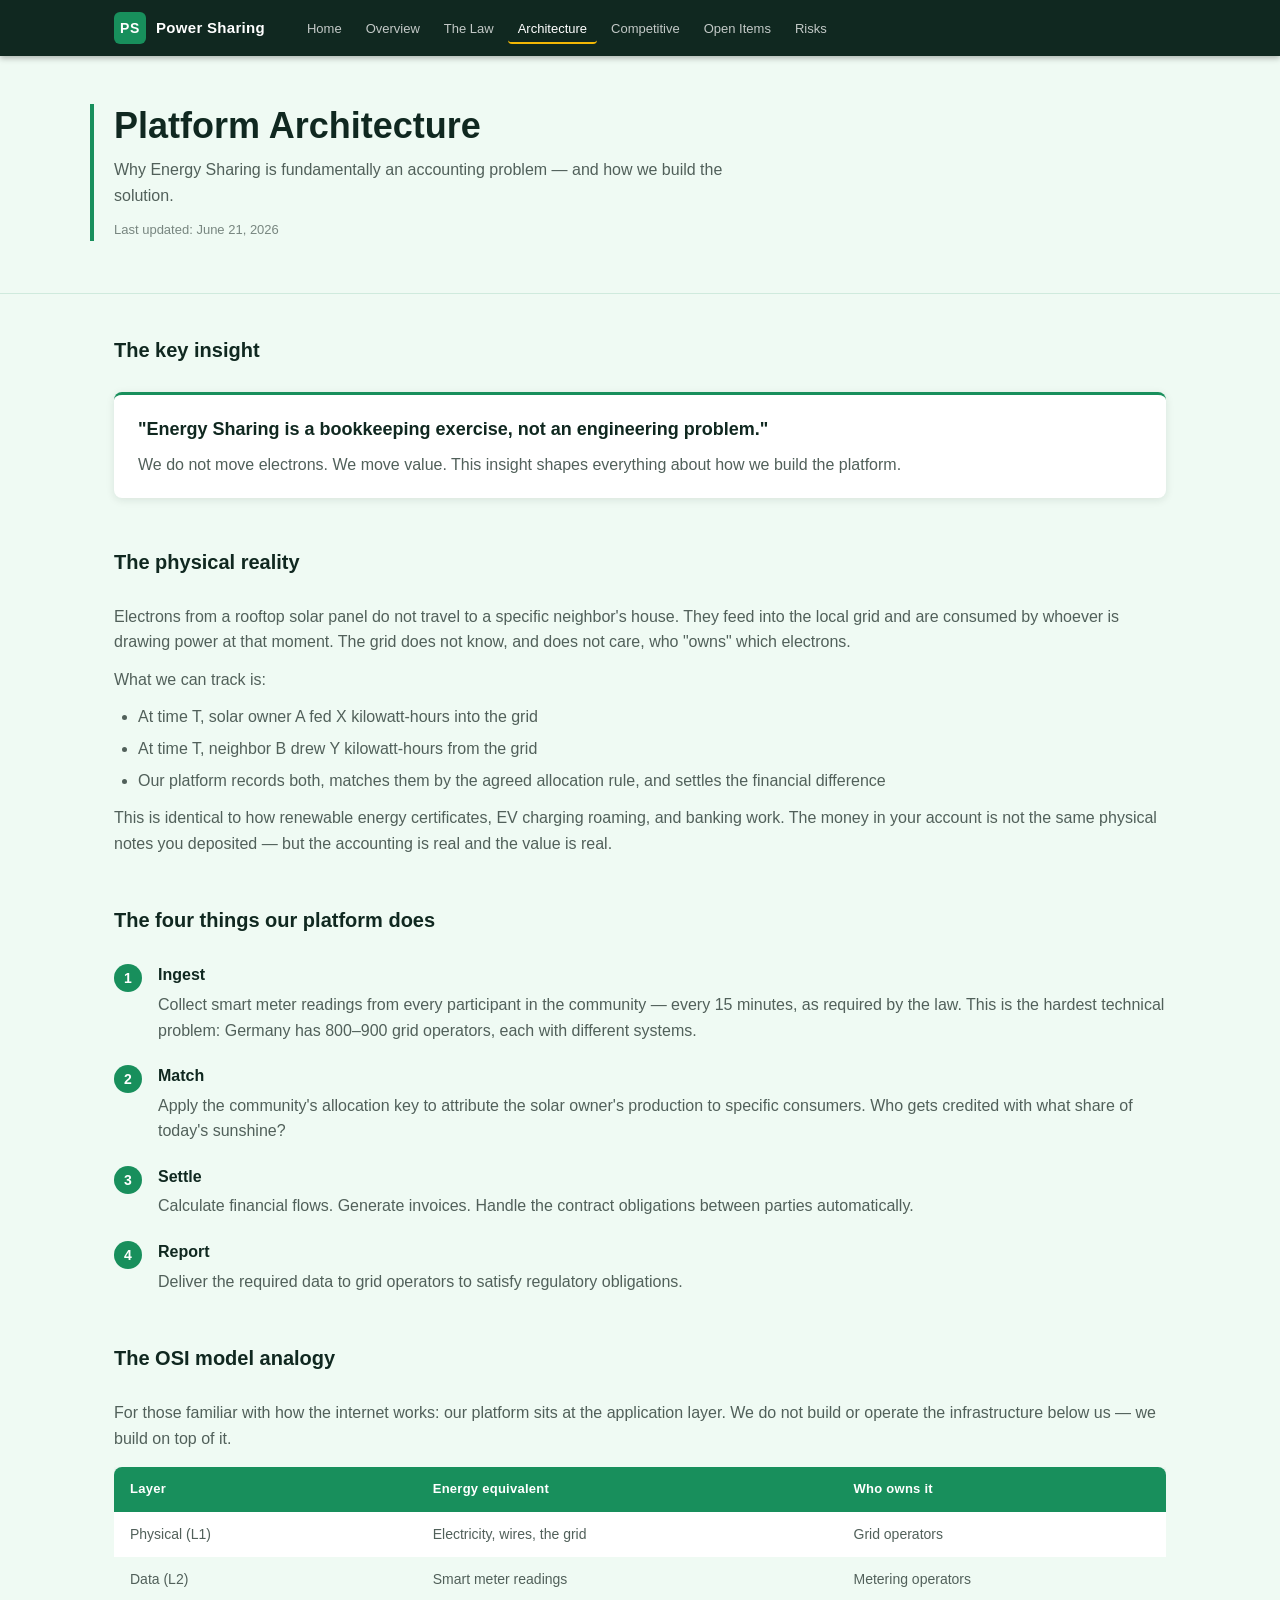
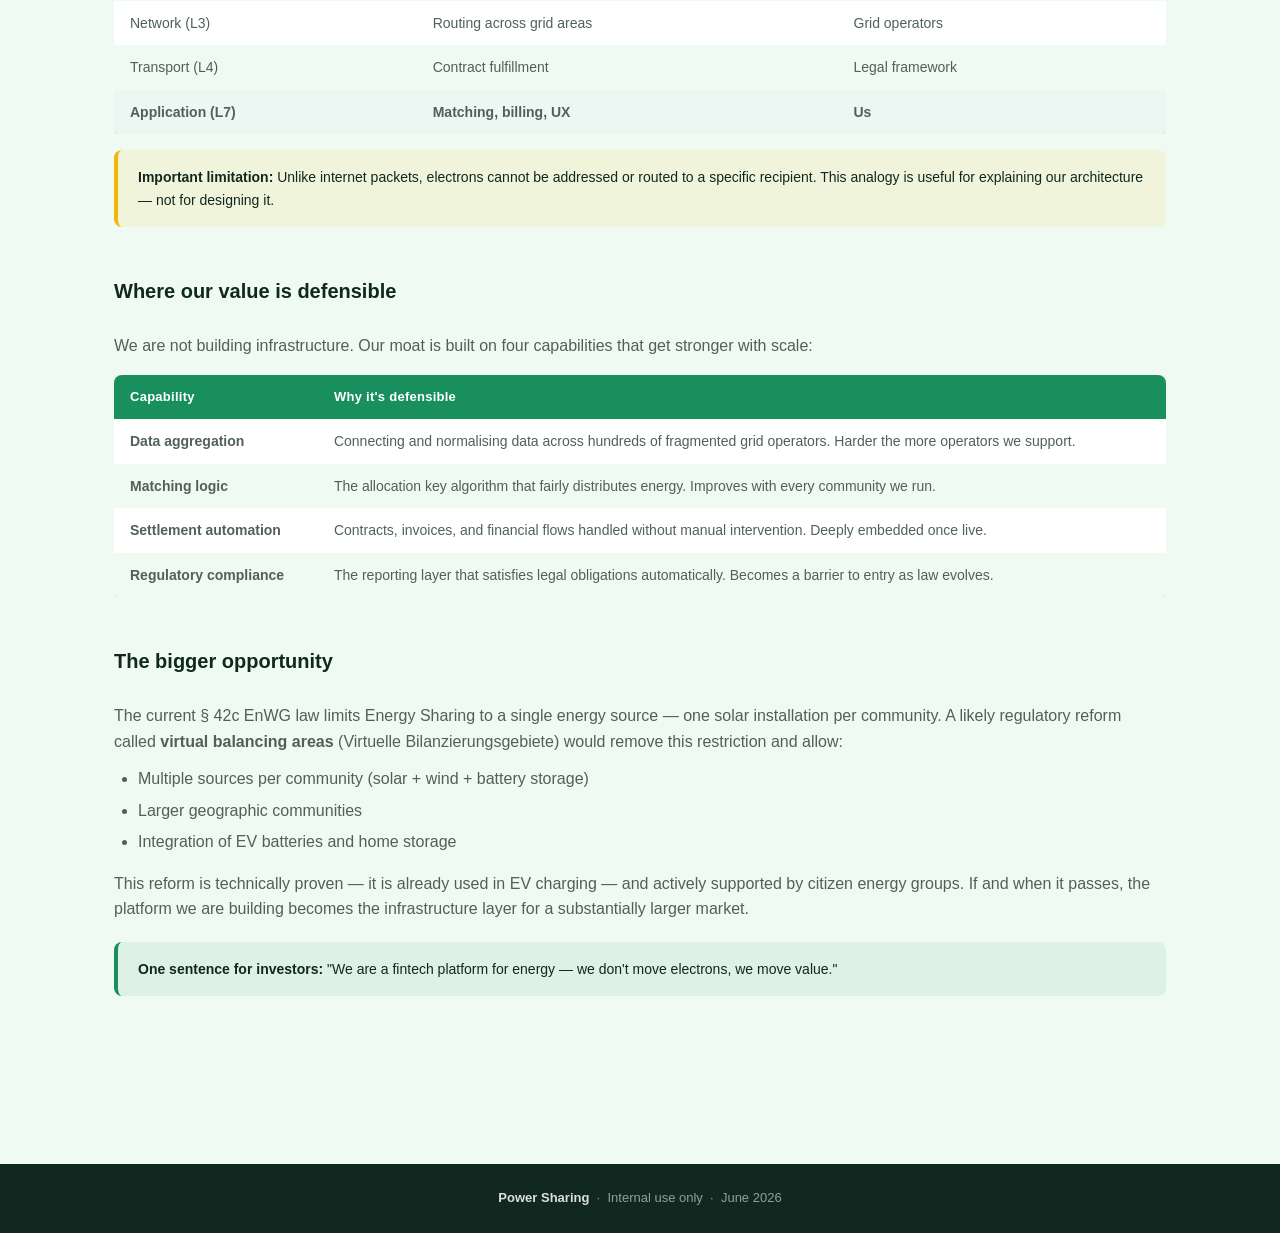
==== architecture.html @ 9b58b255 "Initial portal: 7-page internal hub with Power Sharing branding" ====
<!DOCTYPE html>
<html lang="en">
<head>
  <meta charset="UTF-8">
  <meta name="viewport" content="width=device-width, initial-scale=1.0">
  <title>Platform Architecture — Power Sharing</title>
  <link rel="stylesheet" href="css/style.css">
</head>
<body>

<nav>
  <div class="nav-inner">
    <a href="index.html" class="nav-logo">
      <span class="monogram">PS</span>
      <span class="wordmark">Power Sharing</span>
    </a>
    <ul class="nav-links">
      <li><a href="index.html">Home</a></li>
      <li><a href="overview.html">Overview</a></li>
      <li><a href="law.html">The Law</a></li>
      <li><a href="architecture.html" class="active">Architecture</a></li>
      <li><a href="competitive.html">Competitive</a></li>
      <li><a href="open-items.html">Open Items</a></li>
      <li><a href="risk-register.html">Risks</a></li>
    </ul>
  </div>
</nav>

<div class="hero">
  <div class="hero-inner">
    <h1>Platform Architecture</h1>
    <p>Why Energy Sharing is fundamentally an accounting problem — and how we build the solution.</p>
    <p class="meta">Last updated: June 21, 2026</p>
  </div>
</div>

<main>
  <section>
    <h2>The key insight</h2>
    <div class="intro-box">
      <p style="font-size:18px; color:var(--ink); font-weight:600; margin-bottom:8px;">"Energy Sharing is a bookkeeping exercise, not an engineering problem."</p>
      <p style="margin:0;">We do not move electrons. We move value. This insight shapes everything about how we build the platform.</p>
    </div>
  </section>

  <section>
    <h2>The physical reality</h2>
    <p>Electrons from a rooftop solar panel do not travel to a specific neighbor's house. They feed into the local grid and are consumed by whoever is drawing power at that moment. The grid does not know, and does not care, who "owns" which electrons.</p>
    <p>What we can track is:</p>
    <ul style="margin: 8px 0 12px 24px; color: var(--slate);">
      <li style="margin-bottom:6px;">At time T, solar owner A fed X kilowatt-hours into the grid</li>
      <li style="margin-bottom:6px;">At time T, neighbor B drew Y kilowatt-hours from the grid</li>
      <li>Our platform records both, matches them by the agreed allocation rule, and settles the financial difference</li>
    </ul>
    <p>This is identical to how renewable energy certificates, EV charging roaming, and banking work. The money in your account is not the same physical notes you deposited — but the accounting is real and the value is real.</p>
  </section>

  <section>
    <h2>The four things our platform does</h2>
    <ol class="steps">
      <li>
        <div>
          <strong style="color:var(--ink);">Ingest</strong>
          <p style="margin:4px 0 0;">Collect smart meter readings from every participant in the community — every 15 minutes, as required by the law. This is the hardest technical problem: Germany has 800–900 grid operators, each with different systems.</p>
        </div>
      </li>
      <li>
        <div>
          <strong style="color:var(--ink);">Match</strong>
          <p style="margin:4px 0 0;">Apply the community's allocation key to attribute the solar owner's production to specific consumers. Who gets credited with what share of today's sunshine?</p>
        </div>
      </li>
      <li>
        <div>
          <strong style="color:var(--ink);">Settle</strong>
          <p style="margin:4px 0 0;">Calculate financial flows. Generate invoices. Handle the contract obligations between parties automatically.</p>
        </div>
      </li>
      <li>
        <div>
          <strong style="color:var(--ink);">Report</strong>
          <p style="margin:4px 0 0;">Deliver the required data to grid operators to satisfy regulatory obligations.</p>
        </div>
      </li>
    </ol>
  </section>

  <section>
    <h2>The OSI model analogy</h2>
    <p>For those familiar with how the internet works: our platform sits at the application layer. We do not build or operate the infrastructure below us — we build on top of it.</p>
    <div class="table-wrap">
      <table>
        <thead>
          <tr><th>Layer</th><th>Energy equivalent</th><th>Who owns it</th></tr>
        </thead>
        <tbody>
          <tr><td>Physical (L1)</td><td>Electricity, wires, the grid</td><td>Grid operators</td></tr>
          <tr><td>Data (L2)</td><td>Smart meter readings</td><td>Metering operators</td></tr>
          <tr><td>Network (L3)</td><td>Routing across grid areas</td><td>Grid operators</td></tr>
          <tr><td>Transport (L4)</td><td>Contract fulfillment</td><td>Legal framework</td></tr>
          <tr style="background: rgba(24,143,92,0.08);"><td><strong>Application (L7)</strong></td><td><strong>Matching, billing, UX</strong></td><td><strong>Us</strong></td></tr>
        </tbody>
      </table>
    </div>
    <div class="callout callout-warn" style="margin-top:16px;">
      <strong>Important limitation:</strong> Unlike internet packets, electrons cannot be addressed or routed to a specific recipient. This analogy is useful for explaining our architecture — not for designing it.
    </div>
  </section>

  <section>
    <h2>Where our value is defensible</h2>
    <p>We are not building infrastructure. Our moat is built on four capabilities that get stronger with scale:</p>
    <div class="table-wrap">
      <table>
        <thead>
          <tr><th>Capability</th><th>Why it's defensible</th></tr>
        </thead>
        <tbody>
          <tr><td><strong>Data aggregation</strong></td><td>Connecting and normalising data across hundreds of fragmented grid operators. Harder the more operators we support.</td></tr>
          <tr><td><strong>Matching logic</strong></td><td>The allocation key algorithm that fairly distributes energy. Improves with every community we run.</td></tr>
          <tr><td><strong>Settlement automation</strong></td><td>Contracts, invoices, and financial flows handled without manual intervention. Deeply embedded once live.</td></tr>
          <tr><td><strong>Regulatory compliance</strong></td><td>The reporting layer that satisfies legal obligations automatically. Becomes a barrier to entry as law evolves.</td></tr>
        </tbody>
      </table>
    </div>
  </section>

  <section>
    <h2>The bigger opportunity</h2>
    <p>The current § 42c EnWG law limits Energy Sharing to a single energy source — one solar installation per community. A likely regulatory reform called <strong>virtual balancing areas</strong> (Virtuelle Bilanzierungsgebiete) would remove this restriction and allow:</p>
    <ul style="margin: 8px 0 16px 24px; color: var(--slate);">
      <li style="margin-bottom:6px;">Multiple sources per community (solar + wind + battery storage)</li>
      <li style="margin-bottom:6px;">Larger geographic communities</li>
      <li>Integration of EV batteries and home storage</li>
    </ul>
    <p>This reform is technically proven — it is already used in EV charging — and actively supported by citizen energy groups. If and when it passes, the platform we are building becomes the infrastructure layer for a substantially larger market.</p>
    <div class="callout callout-confirm">
      <strong>One sentence for investors:</strong> "We are a fintech platform for energy — we don't move electrons, we move value."
    </div>
  </section>
</main>

<footer>
  <strong>Power Sharing</strong> &nbsp;·&nbsp; Internal use only &nbsp;·&nbsp; June 2026
</footer>

</body>
</html>
---- css/style.css ----
:root {
  --green:   #188F5C;
  --gold:    #F2B705;
  --apricot: #FFB27A;
  --ink:     #102820;
  --mint:    #EFFAF3;
  --slate:   #51605A;
  --white:   #ffffff;
  --shadow:  0 2px 8px rgba(16,40,32,0.10);
  --radius:  8px;
}

*, *::before, *::after { box-sizing: border-box; margin: 0; padding: 0; }

body {
  font-family: -apple-system, BlinkMacSystemFont, "Segoe UI", Roboto, Helvetica, Arial, sans-serif;
  background: var(--mint);
  color: var(--slate);
  line-height: 1.6;
  font-size: 16px;
}

/* ─── NAV ─────────────────────────────────────────────────── */
nav {
  background: var(--ink);
  position: sticky;
  top: 0;
  z-index: 100;
  box-shadow: 0 2px 6px rgba(0,0,0,0.3);
}

.nav-inner {
  max-width: 1100px;
  margin: 0 auto;
  padding: 0 24px;
  display: flex;
  align-items: center;
  gap: 32px;
  height: 56px;
}

.nav-logo {
  display: flex;
  align-items: center;
  gap: 10px;
  text-decoration: none;
  flex-shrink: 0;
}

.nav-logo .monogram {
  background: var(--green);
  color: var(--white);
  font-weight: 700;
  font-size: 14px;
  letter-spacing: 0.05em;
  width: 32px;
  height: 32px;
  border-radius: 6px;
  display: flex;
  align-items: center;
  justify-content: center;
}

.nav-logo .wordmark {
  color: var(--white);
  font-weight: 600;
  font-size: 15px;
  letter-spacing: 0.02em;
}

.nav-links {
  display: flex;
  gap: 4px;
  list-style: none;
  flex-wrap: wrap;
}

.nav-links a {
  color: rgba(255,255,255,0.75);
  text-decoration: none;
  font-size: 13px;
  padding: 6px 10px;
  border-radius: 4px;
  border-bottom: 2px solid transparent;
  transition: color 0.15s, border-color 0.15s;
}

.nav-links a:hover { color: var(--white); }
.nav-links a.active { color: var(--white); border-bottom-color: var(--gold); }

/* ─── HERO ────────────────────────────────────────────────── */
.hero {
  background: var(--mint);
  border-bottom: 1px solid rgba(24,143,92,0.15);
  padding: 48px 24px 40px;
}

.hero-inner {
  max-width: 1100px;
  margin: 0 auto;
  padding-left: 20px;
  border-left: 4px solid var(--green);
}

.hero h1 {
  color: var(--ink);
  font-size: clamp(24px, 4vw, 36px);
  font-weight: 700;
  line-height: 1.2;
  margin-bottom: 10px;
}

.hero p {
  color: var(--slate);
  font-size: 16px;
  max-width: 640px;
}

.hero .meta {
  font-size: 13px;
  color: var(--slate);
  margin-top: 12px;
  opacity: 0.75;
}

/* ─── MAIN CONTENT ────────────────────────────────────────── */
main {
  max-width: 1100px;
  margin: 0 auto;
  padding: 40px 24px 80px;
}

section { margin-bottom: 48px; }

section h2 {
  color: var(--ink);
  font-size: 20px;
  font-weight: 700;
  margin-bottom: 16px;
  padding-bottom: 8px;
  border-bottom: 2px solid var(--mint);
}

section h3 {
  color: var(--ink);
  font-size: 16px;
  font-weight: 600;
  margin: 20px 0 8px;
}

p { margin-bottom: 12px; color: var(--slate); }

/* ─── CARDS (index) ───────────────────────────────────────── */
.card-grid {
  display: grid;
  grid-template-columns: repeat(auto-fill, minmax(280px, 1fr));
  gap: 20px;
  margin-top: 32px;
}

.card {
  background: var(--white);
  border-radius: var(--radius);
  box-shadow: var(--shadow);
  border-top: 3px solid var(--green);
  padding: 24px;
  text-decoration: none;
  color: inherit;
  display: flex;
  flex-direction: column;
  gap: 10px;
  transition: border-color 0.15s, transform 0.15s, box-shadow 0.15s;
}

.card:hover {
  border-top-color: var(--gold);
  transform: translateY(-2px);
  box-shadow: 0 6px 18px rgba(16,40,32,0.13);
}

.card-icon {
  width: 40px;
  height: 40px;
  background: var(--apricot);
  border-radius: 8px;
  display: flex;
  align-items: center;
  justify-content: center;
  font-size: 20px;
}

.card h3 {
  color: var(--ink);
  font-size: 16px;
  font-weight: 600;
  margin: 0;
}

.card p {
  color: var(--slate);
  font-size: 14px;
  flex-grow: 1;
  margin: 0;
}

.card-arrow {
  color: var(--green);
  font-size: 18px;
  align-self: flex-end;
  margin-top: 4px;
  transition: transform 0.15s;
}

.card:hover .card-arrow { transform: translateX(4px); }

/* ─── STATS BAR ───────────────────────────────────────────── */
.stats-bar {
  background: var(--ink);
  border-radius: var(--radius);
  padding: 24px 32px;
  display: flex;
  justify-content: space-around;
  flex-wrap: wrap;
  gap: 24px;
  margin-top: 40px;
}

.stat { text-align: center; }
.stat .number { font-size: 28px; font-weight: 700; color: var(--gold); }
.stat .label  { font-size: 12px; color: rgba(255,255,255,0.65); margin-top: 2px; text-transform: uppercase; letter-spacing: 0.05em; }

/* ─── TABLES ──────────────────────────────────────────────── */
.table-wrap { overflow-x: auto; margin: 16px 0; }

table {
  width: 100%;
  border-collapse: collapse;
  font-size: 14px;
  background: var(--white);
  border-radius: var(--radius);
  overflow: hidden;
  box-shadow: var(--shadow);
}

thead tr { background: var(--green); }
thead th {
  color: var(--white);
  font-weight: 600;
  text-align: left;
  padding: 12px 16px;
  font-size: 13px;
  letter-spacing: 0.02em;
}

tbody tr:nth-child(even) { background: var(--mint); }
tbody tr:nth-child(odd)  { background: var(--white); }
tbody td { padding: 11px 16px; color: var(--slate); vertical-align: top; }
tbody tr:hover { background: rgba(24,143,92,0.06); }

/* ─── BADGES ──────────────────────────────────────────────── */
.badge {
  display: inline-block;
  padding: 2px 10px;
  border-radius: 20px;
  font-size: 12px;
  font-weight: 600;
  white-space: nowrap;
}

.badge-open     { background: var(--gold);    color: var(--ink); }
.badge-progress { background: var(--green);   color: var(--white); }
.badge-blocked  { background: var(--apricot); color: var(--ink); }
.badge-closed   { background: var(--slate);   color: var(--white); }
.badge-pending  { background: #e8e8e8;        color: var(--ink); }

.badge-high   { background: #D9534F; color: var(--white); }
.badge-medium { background: var(--gold); color: var(--ink); }
.badge-low    { background: var(--green); color: var(--white); }

/* ─── CALLOUTS ────────────────────────────────────────────── */
.callout {
  border-radius: var(--radius);
  padding: 16px 20px;
  margin: 20px 0;
  font-size: 14px;
  border-left: 4px solid;
}

.callout-warn {
  background: rgba(242,183,5,0.10);
  border-color: var(--gold);
  color: var(--ink);
}

.callout-confirm {
  background: rgba(24,143,92,0.08);
  border-color: var(--green);
  color: var(--ink);
}

.callout-info {
  background: rgba(81,96,90,0.08);
  border-color: var(--slate);
  color: var(--ink);
}

.callout strong { color: var(--ink); }

/* ─── NUMBERED STEPS ──────────────────────────────────────── */
.steps { list-style: none; counter-reset: steps; }
.steps li {
  counter-increment: steps;
  display: flex;
  gap: 16px;
  margin-bottom: 20px;
  align-items: flex-start;
}
.steps li::before {
  content: counter(steps);
  background: var(--green);
  color: var(--white);
  font-weight: 700;
  font-size: 14px;
  width: 28px;
  height: 28px;
  border-radius: 50%;
  display: flex;
  align-items: center;
  justify-content: center;
  flex-shrink: 0;
  margin-top: 2px;
}

/* ─── RISK CARDS ──────────────────────────────────────────── */
.risk-card {
  background: var(--white);
  border-radius: var(--radius);
  box-shadow: var(--shadow);
  padding: 20px 24px;
  margin-bottom: 16px;
  border-left: 4px solid var(--slate);
}

.risk-card.high   { border-left-color: #D9534F; }
.risk-card.medium { border-left-color: var(--gold); }
.risk-card.low    { border-left-color: var(--green); }

.risk-card-header {
  display: flex;
  align-items: flex-start;
  justify-content: space-between;
  gap: 12px;
  margin-bottom: 10px;
  flex-wrap: wrap;
}

.risk-card h4 {
  color: var(--ink);
  font-size: 15px;
  font-weight: 600;
  flex: 1;
}

.risk-meta { display: flex; gap: 6px; flex-wrap: wrap; }
.risk-id { font-size: 12px; color: var(--slate); font-family: monospace; }
.risk-confirmed { font-size: 12px; color: var(--green); font-weight: 600; }

/* ─── SECTION INTRO BOX ───────────────────────────────────── */
.intro-box {
  background: var(--white);
  border-radius: var(--radius);
  box-shadow: var(--shadow);
  padding: 20px 24px;
  margin-bottom: 32px;
  border-top: 3px solid var(--green);
}

/* ─── COMPETITOR CARDS ────────────────────────────────────── */
.competitor-card {
  background: var(--white);
  border-radius: var(--radius);
  box-shadow: var(--shadow);
  padding: 20px 24px;
  margin-bottom: 16px;
}

.competitor-header {
  display: flex;
  justify-content: space-between;
  align-items: center;
  margin-bottom: 8px;
  flex-wrap: wrap;
  gap: 8px;
}

.competitor-header h4 { color: var(--ink); font-size: 16px; font-weight: 600; }
.threat-high   { color: #D9534F; font-weight: 600; font-size: 13px; }
.threat-medium { color: var(--gold); font-weight: 600; font-size: 13px; }

/* ─── CHECKLIST ───────────────────────────────────────────── */
.checklist { list-style: none; }
.checklist li {
  padding: 8px 0 8px 28px;
  position: relative;
  border-bottom: 1px solid rgba(81,96,90,0.1);
  font-size: 14px;
  color: var(--slate);
}
.checklist li::before {
  content: "□";
  position: absolute;
  left: 4px;
  color: var(--green);
  font-size: 16px;
}

/* ─── FOOTER ──────────────────────────────────────────────── */
footer {
  background: var(--ink);
  color: rgba(255,255,255,0.55);
  text-align: center;
  padding: 24px;
  font-size: 13px;
  margin-top: 40px;
}

footer strong { color: rgba(255,255,255,0.85); }

/* ─── RESPONSIVE ──────────────────────────────────────────── */
@media (max-width: 640px) {
  .nav-links { display: none; }
  .stats-bar { flex-direction: column; align-items: center; }
  .card-grid { grid-template-columns: 1fr; }
  .risk-card-header { flex-direction: column; }
}
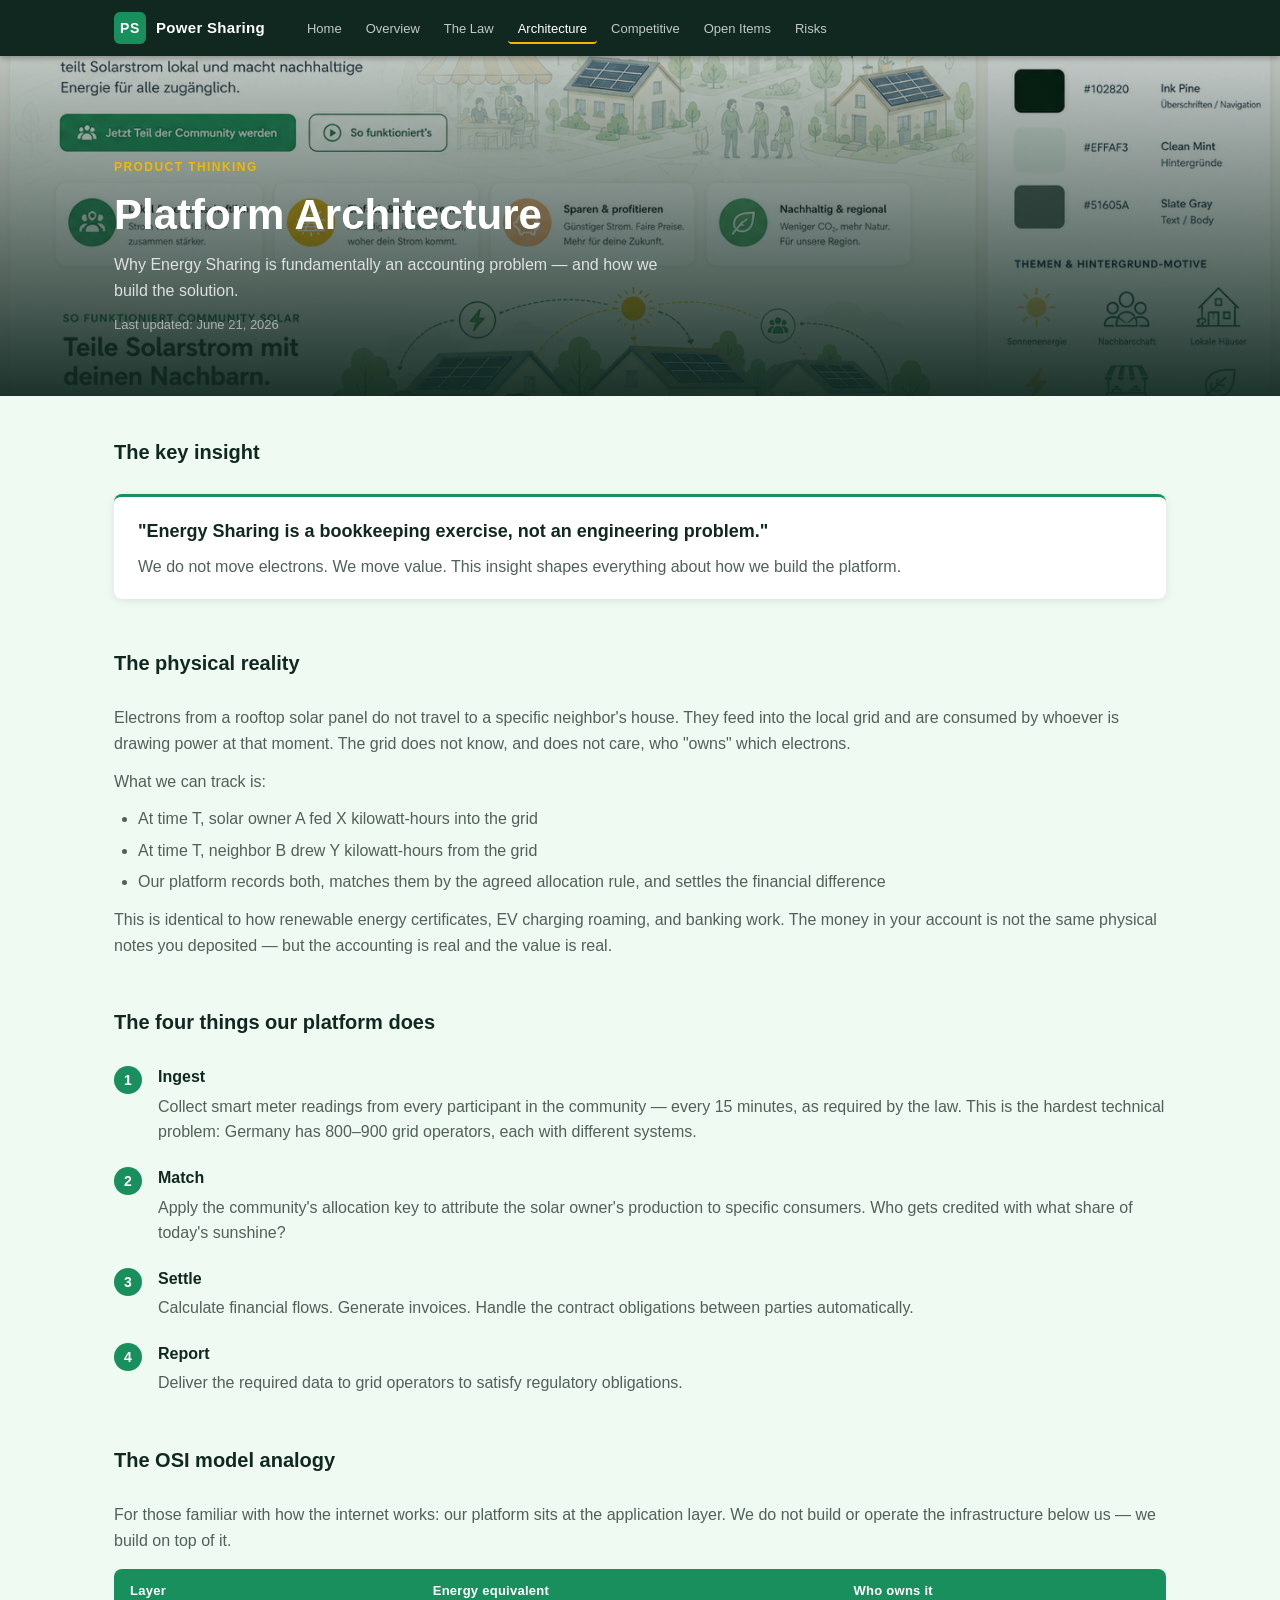
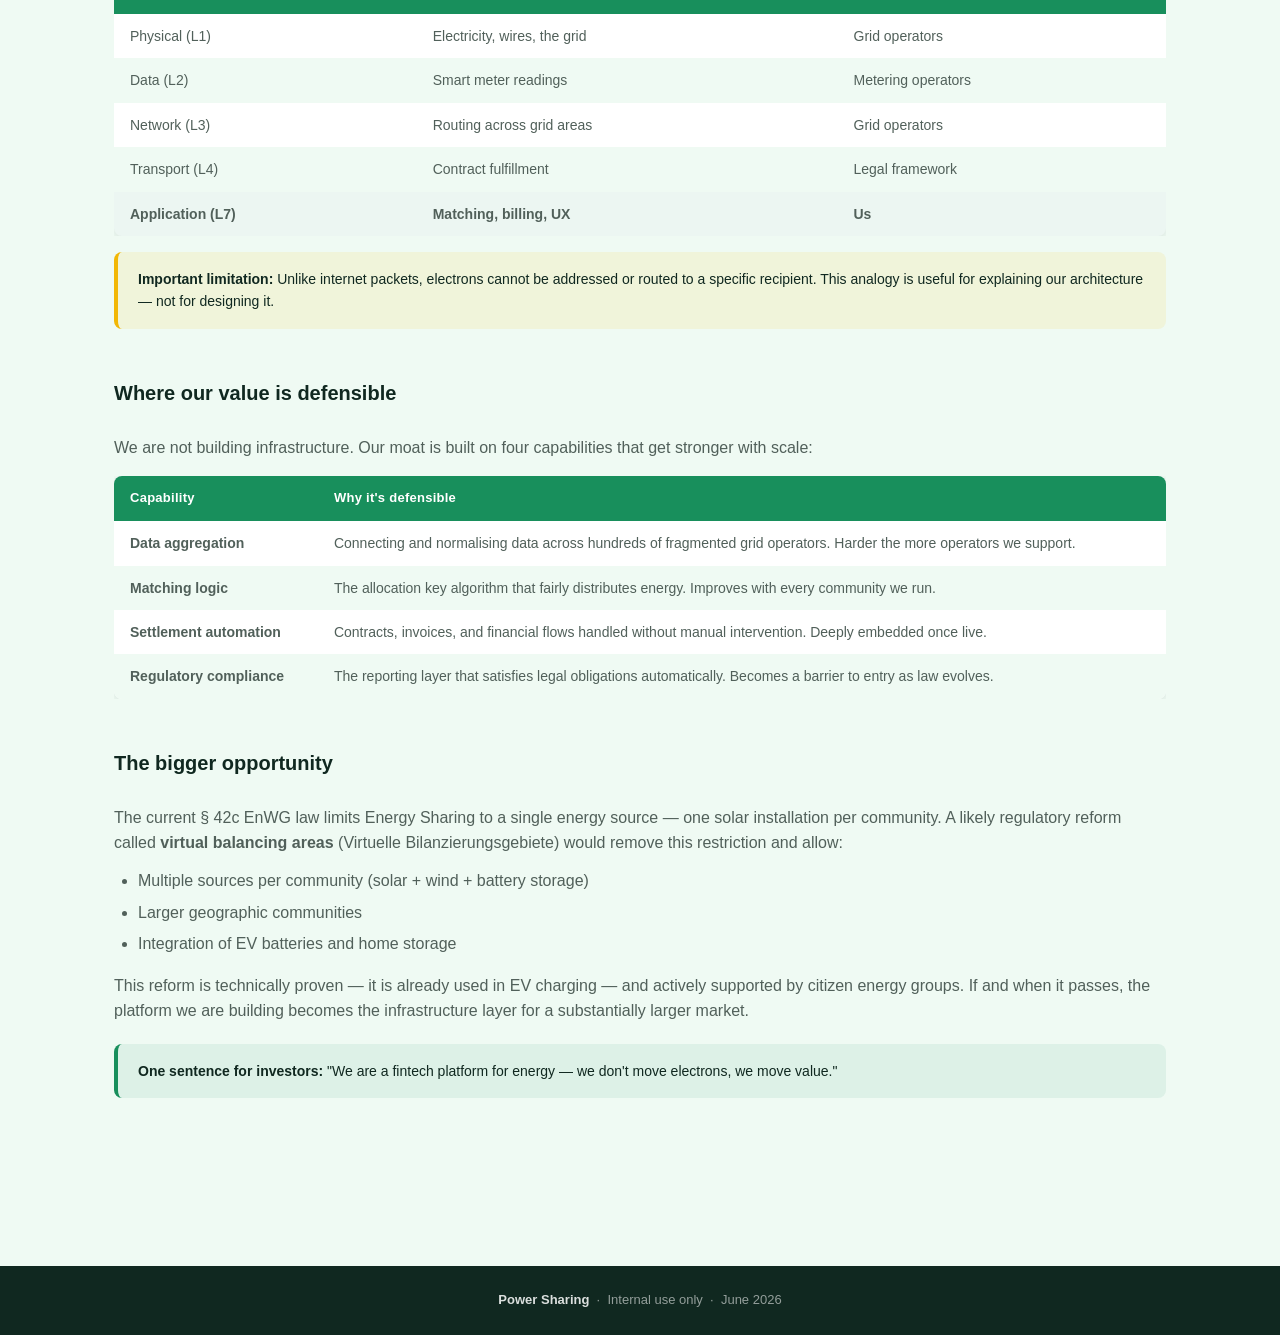
==== commit cc36de63: "Apply variant 3 full-bleed hero to all pages" ====
--- a/architecture.html
+++ b/architecture.html
@@ -28,6 +28,7 @@
 
 <div class="hero">
   <div class="hero-inner">
+    <div class="hero-eyebrow">Product Thinking</div>
     <h1>Platform Architecture</h1>
     <p>Why Energy Sharing is fundamentally an accounting problem — and how we build the solution.</p>
     <p class="meta">Last updated: June 21, 2026</p>
--- a/css/style.css
+++ b/css/style.css
@@ -88,40 +88,109 @@
 .nav-links a:hover { color: var(--white); }
 .nav-links a.active { color: var(--white); border-bottom-color: var(--gold); }
 
-/* ─── HERO ────────────────────────────────────────────────── */
+/* ─── HERO (variant 3 — full-bleed image, gradient from bottom) ── */
 .hero {
-  background: var(--mint);
-  border-bottom: 1px solid rgba(24,143,92,0.15);
-  padding: 48px 24px 40px;
+  position: relative;
+  min-height: 340px;
+  display: flex;
+  align-items: flex-end;
+  overflow: hidden;
+}
+
+.hero::before {
+  content: '';
+  position: absolute;
+  inset: 0;
+  background: url('../power_sharing.png') center / cover no-repeat;
+  z-index: 0;
+}
+
+.hero::after {
+  content: '';
+  position: absolute;
+  inset: 0;
+  background: linear-gradient(
+    to top,
+    rgba(16,40,32,0.95) 0%,
+    rgba(16,40,32,0.60) 50%,
+    rgba(16,40,32,0.25) 100%
+  );
+  z-index: 1;
 }
 
 .hero-inner {
+  position: relative;
+  z-index: 2;
   max-width: 1100px;
   margin: 0 auto;
-  padding-left: 20px;
-  border-left: 4px solid var(--green);
+  padding: 48px 24px;
+  width: 100%;
+}
+
+.hero-eyebrow {
+  text-transform: uppercase;
+  letter-spacing: 0.12em;
+  font-size: 12px;
+  font-weight: 600;
+  color: var(--gold);
+  margin-bottom: 12px;
 }
 
 .hero h1 {
-  color: var(--ink);
-  font-size: clamp(24px, 4vw, 36px);
+  color: var(--white);
+  font-size: clamp(24px, 4vw, 42px);
   font-weight: 700;
   line-height: 1.2;
-  margin-bottom: 10px;
+  margin-bottom: 12px;
+  max-width: 640px;
 }
 
 .hero p {
-  color: var(--slate);
+  color: rgba(255,255,255,0.80);
   font-size: 16px;
-  max-width: 640px;
+  max-width: 560px;
 }
 
 .hero .meta {
   font-size: 13px;
-  color: var(--slate);
-  margin-top: 12px;
-  opacity: 0.75;
-}
+  color: rgba(255,255,255,0.55);
+  margin-top: 10px;
+}
+
+/* index hero is taller */
+.hero-home { min-height: 480px; }
+
+.hero-buttons {
+  display: flex;
+  gap: 12px;
+  flex-wrap: wrap;
+  margin-top: 24px;
+}
+
+.btn-primary {
+  background: var(--green);
+  color: var(--white);
+  padding: 12px 24px;
+  border-radius: 6px;
+  font-weight: 600;
+  font-size: 15px;
+  text-decoration: none;
+  transition: background 0.15s, transform 0.15s;
+}
+.btn-primary:hover { background: #147a4e; transform: translateY(-1px); }
+
+.btn-secondary {
+  background: transparent;
+  color: var(--white);
+  padding: 12px 24px;
+  border-radius: 6px;
+  font-weight: 600;
+  font-size: 15px;
+  text-decoration: none;
+  border: 2px solid rgba(255,255,255,0.40);
+  transition: border-color 0.15s, transform 0.15s;
+}
+.btn-secondary:hover { border-color: var(--white); transform: translateY(-1px); }
 
 /* ─── MAIN CONTENT ────────────────────────────────────────── */
 main {
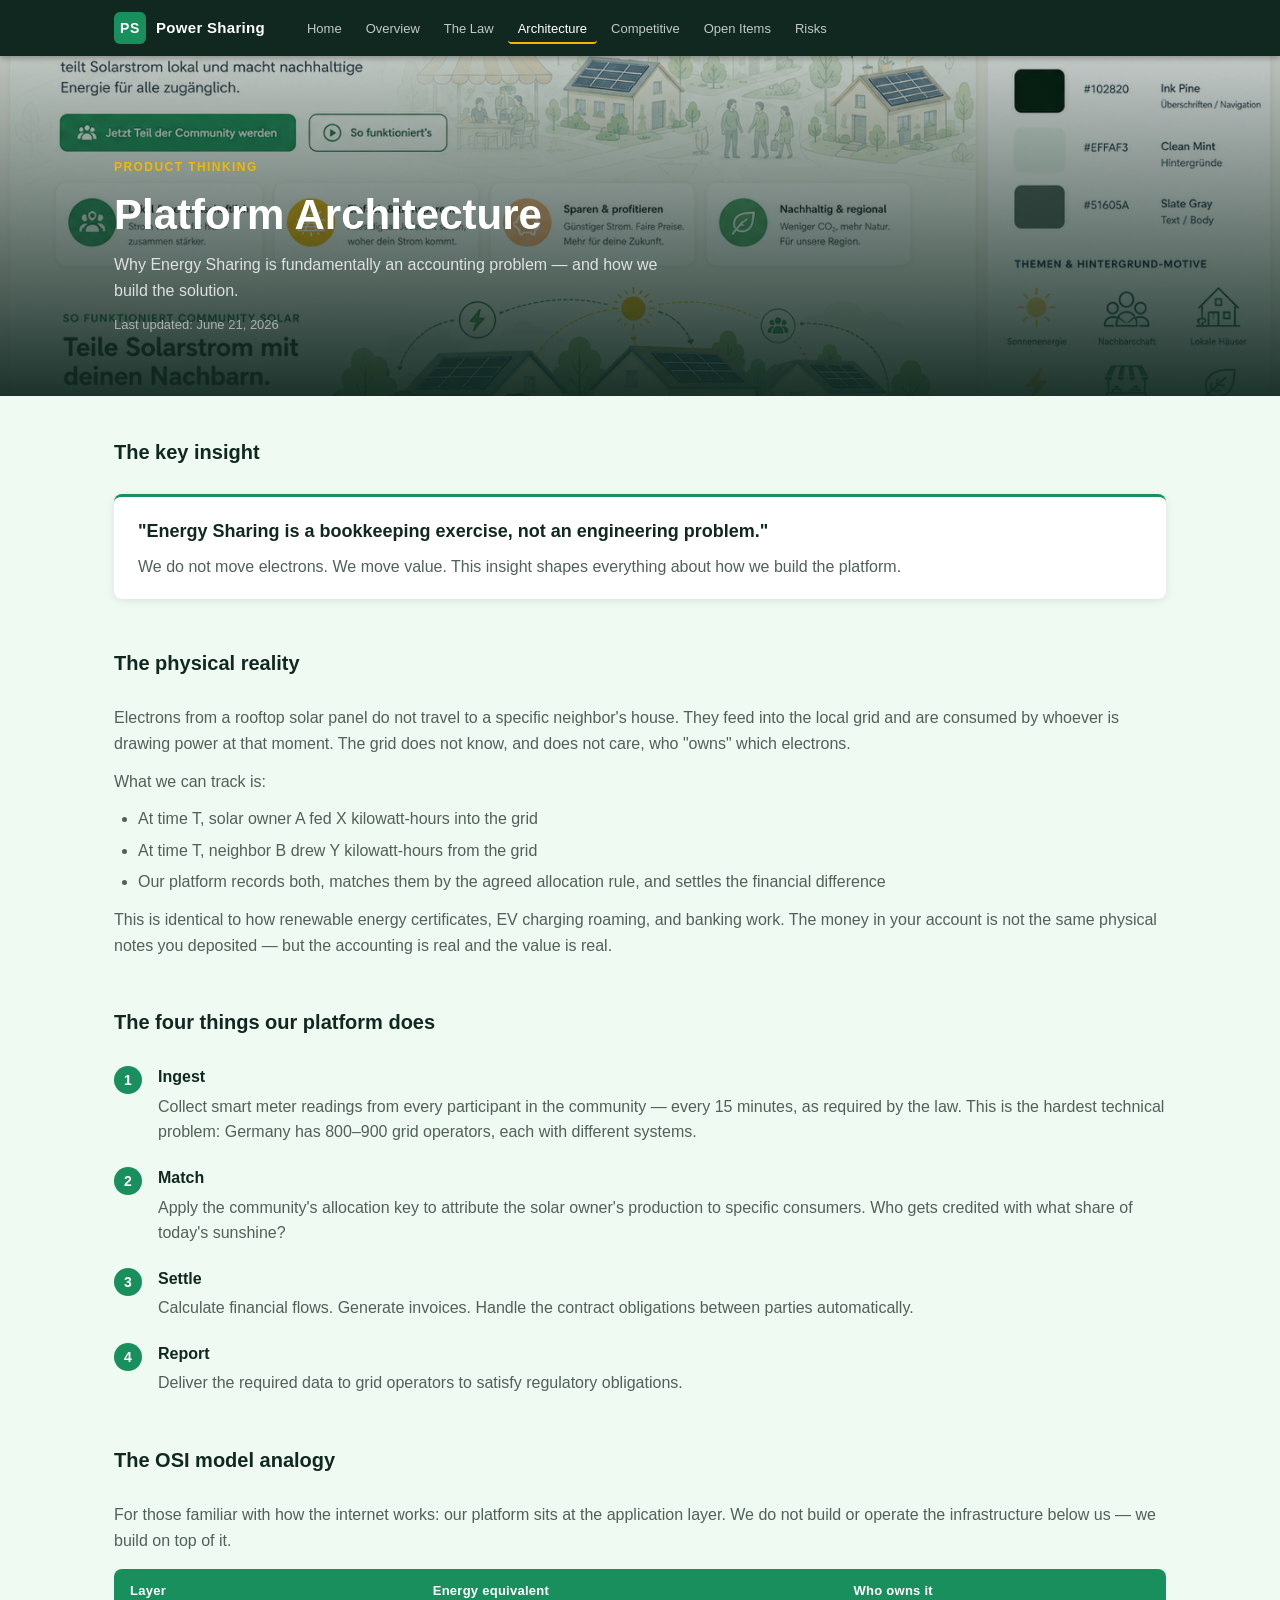
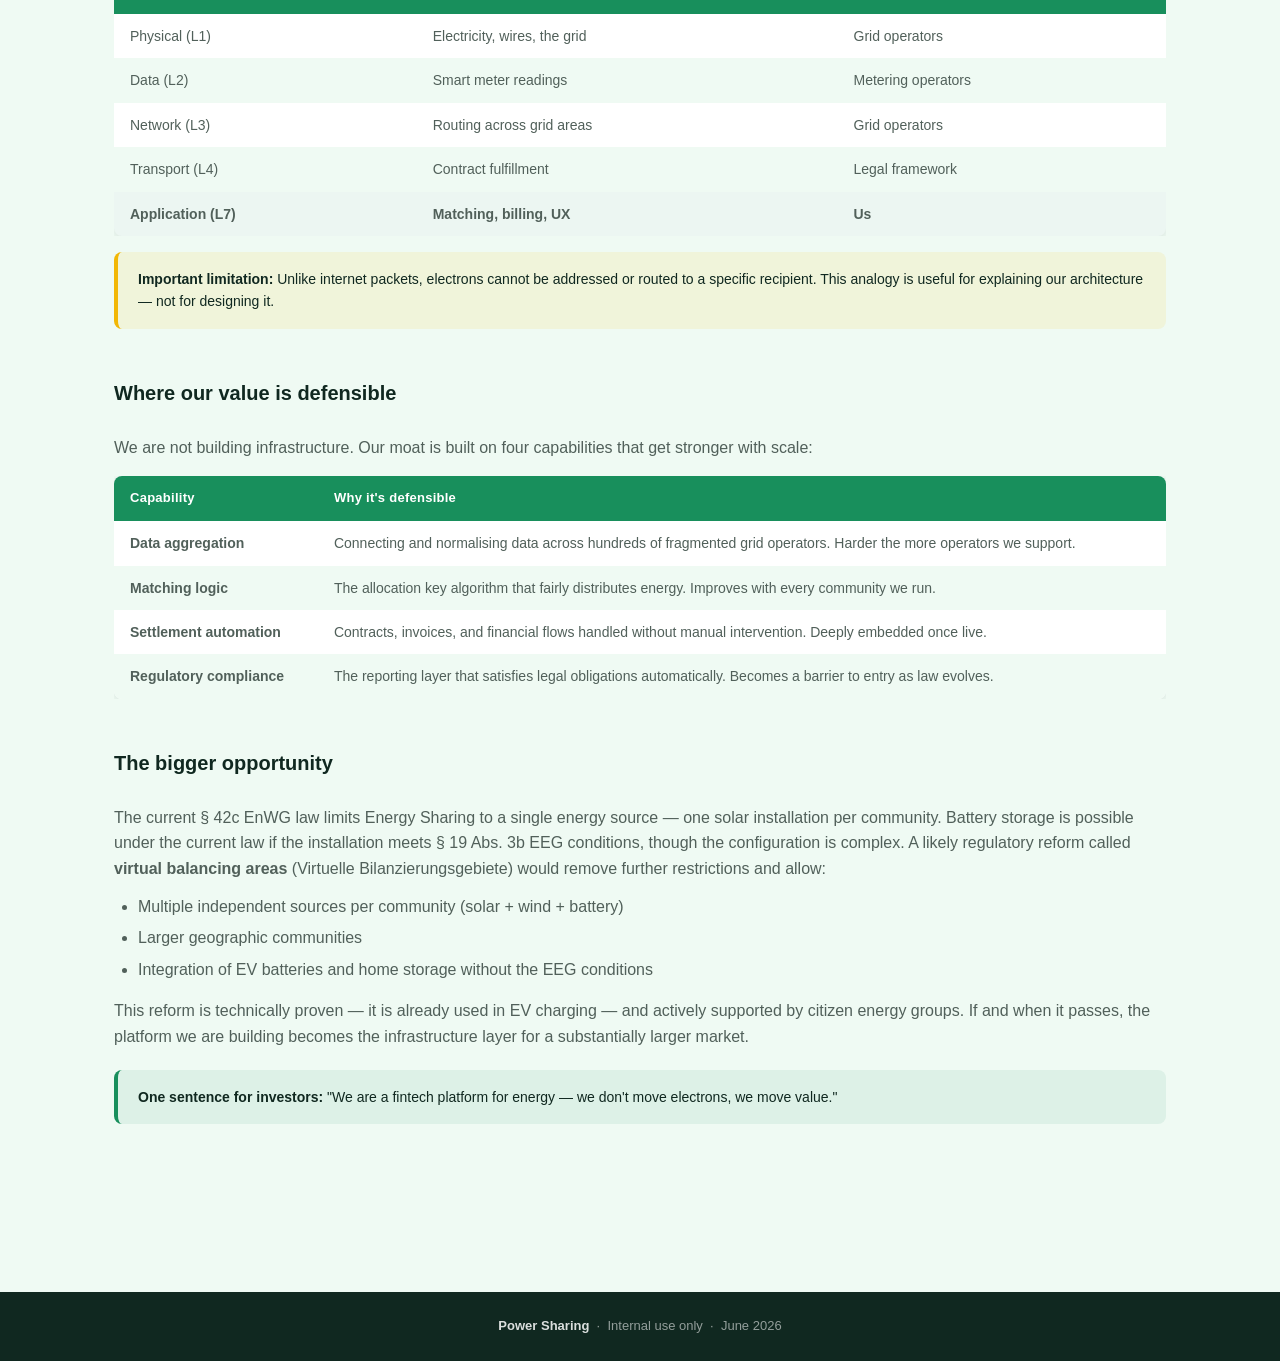
==== commit 47beecee: "Portal accuracy pass — June 25, 2026 review - index.html: open items count 14→12 (2 resolved), high " ====
--- a/architecture.html
+++ b/architecture.html
@@ -128,11 +128,11 @@
 
   <section>
     <h2>The bigger opportunity</h2>
-    <p>The current § 42c EnWG law limits Energy Sharing to a single energy source — one solar installation per community. A likely regulatory reform called <strong>virtual balancing areas</strong> (Virtuelle Bilanzierungsgebiete) would remove this restriction and allow:</p>
+    <p>The current § 42c EnWG law limits Energy Sharing to a single energy source — one solar installation per community. Battery storage is possible under the current law if the installation meets § 19 Abs. 3b EEG conditions, though the configuration is complex. A likely regulatory reform called <strong>virtual balancing areas</strong> (Virtuelle Bilanzierungsgebiete) would remove further restrictions and allow:</p>
     <ul style="margin: 8px 0 16px 24px; color: var(--slate);">
-      <li style="margin-bottom:6px;">Multiple sources per community (solar + wind + battery storage)</li>
+      <li style="margin-bottom:6px;">Multiple independent sources per community (solar + wind + battery)</li>
       <li style="margin-bottom:6px;">Larger geographic communities</li>
-      <li>Integration of EV batteries and home storage</li>
+      <li>Integration of EV batteries and home storage without the EEG conditions</li>
     </ul>
     <p>This reform is technically proven — it is already used in EV charging — and actively supported by citizen energy groups. If and when it passes, the platform we are building becomes the infrastructure layer for a substantially larger market.</p>
     <div class="callout callout-confirm">
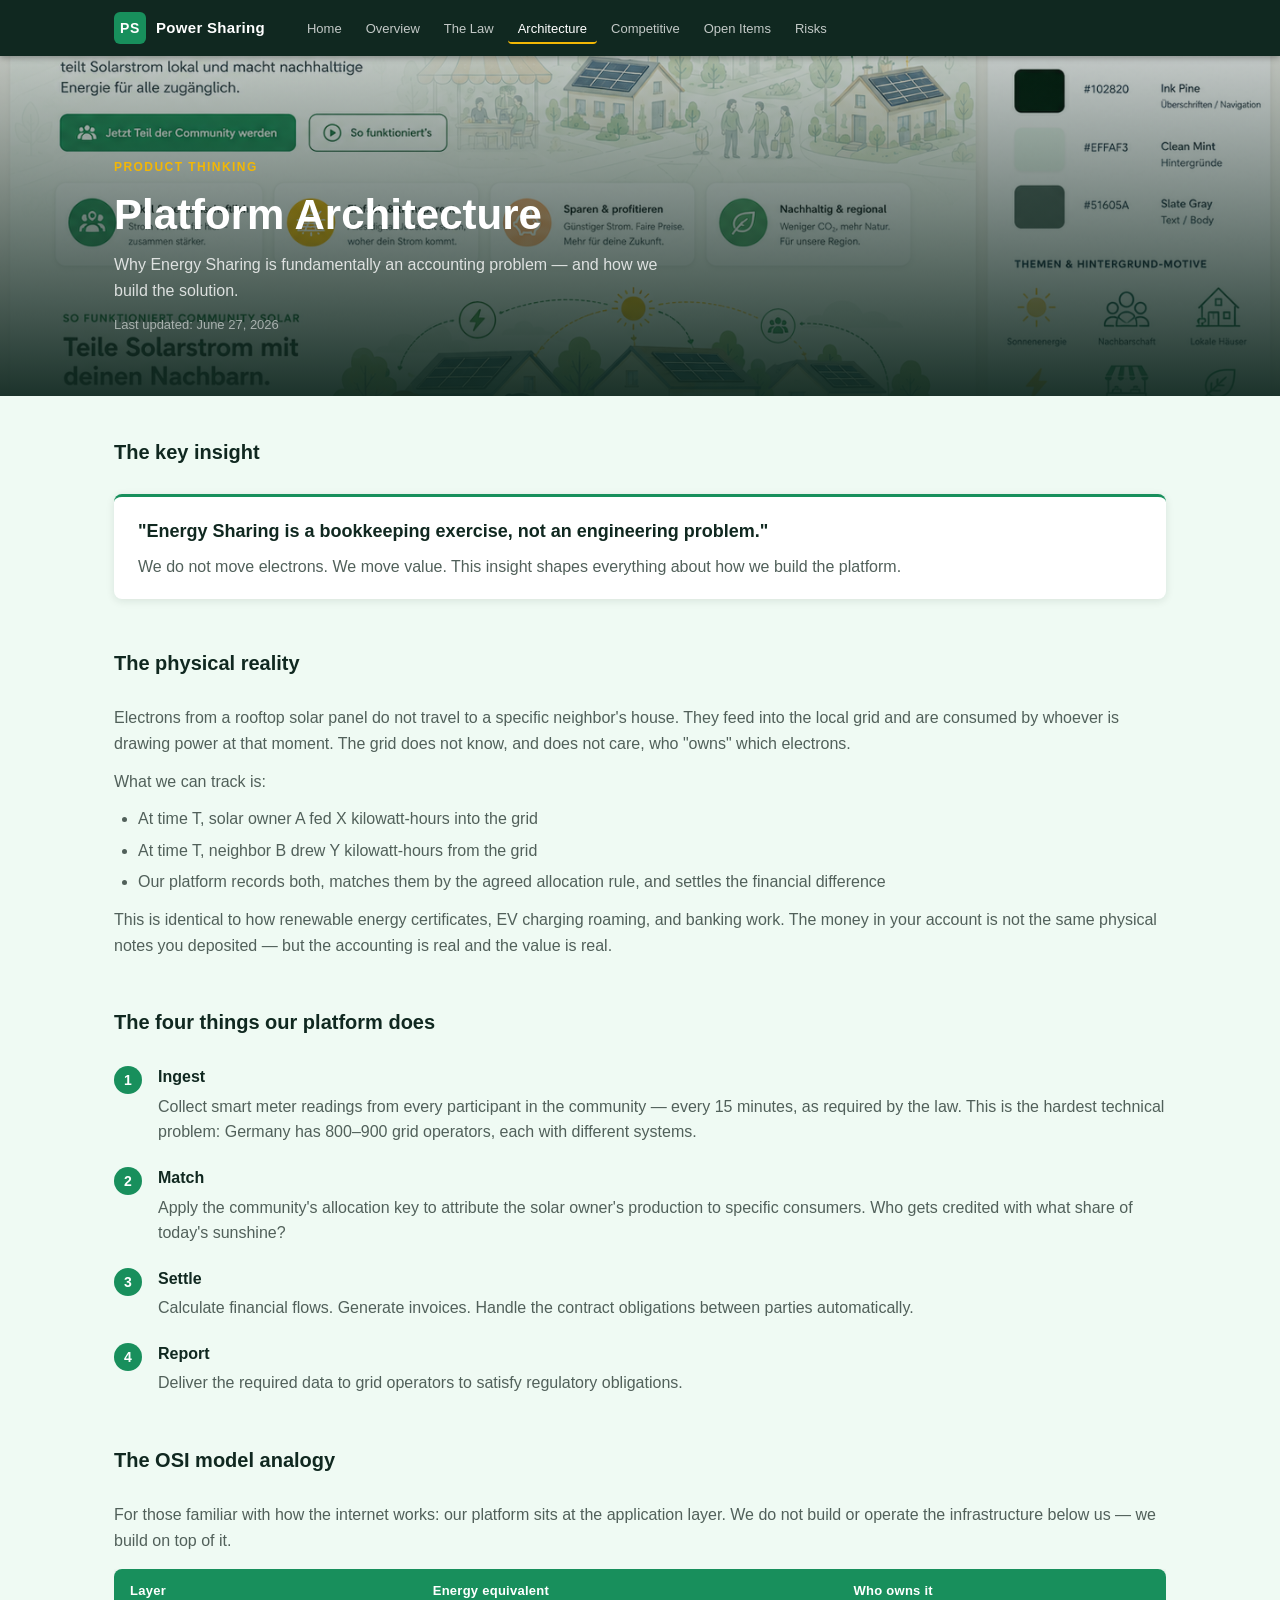
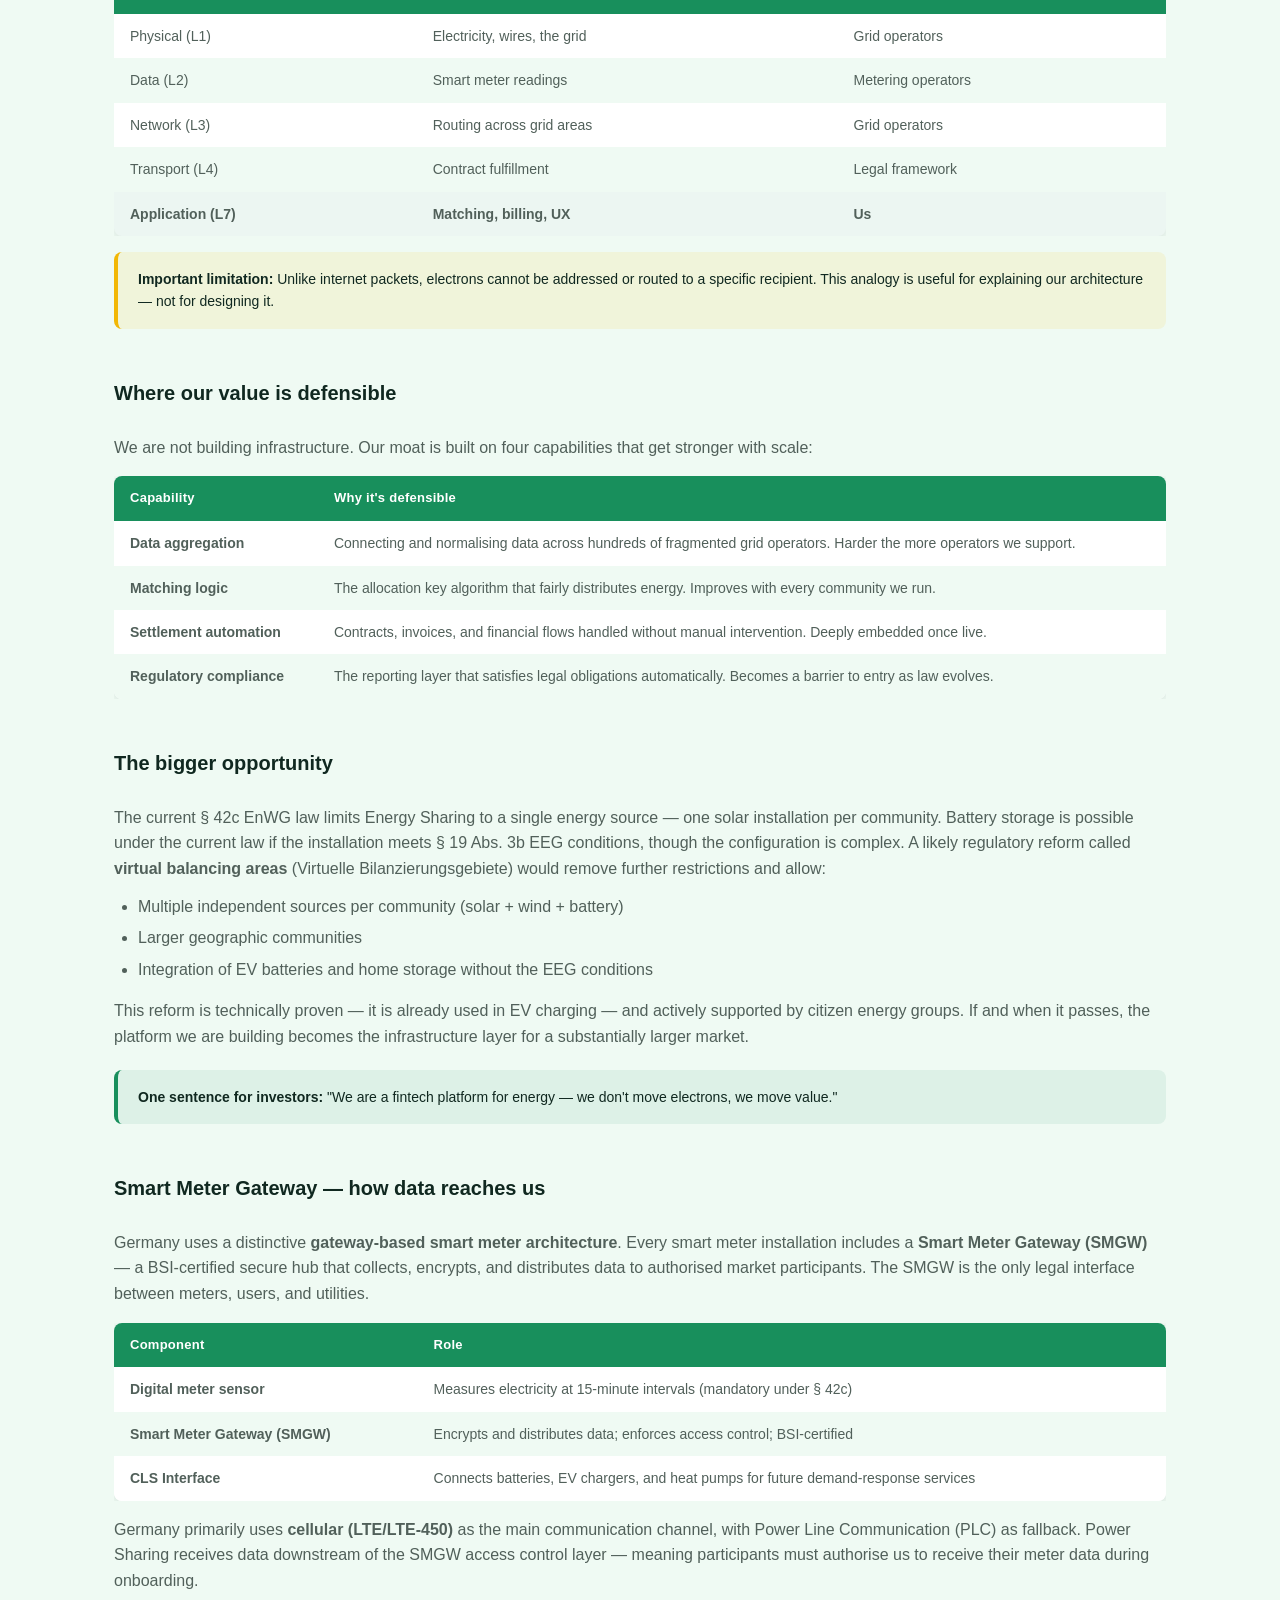
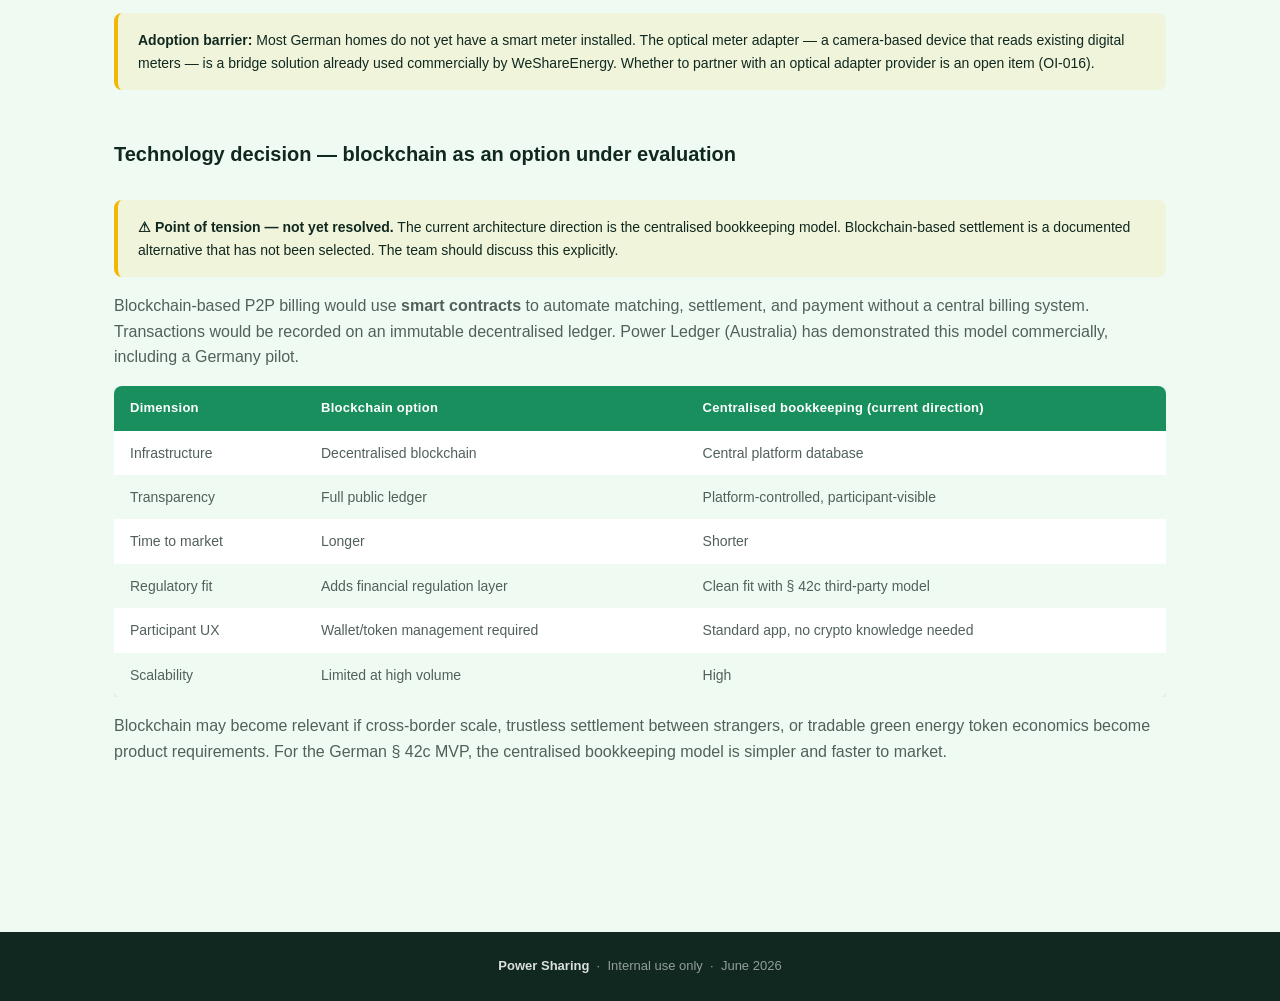
==== commit 921b378c: "Add smart meter technology and blockchain option sections to architecture page - Smart Meter Gateway" ====
--- a/architecture.html
+++ b/architecture.html
@@ -31,7 +31,7 @@
     <div class="hero-eyebrow">Product Thinking</div>
     <h1>Platform Architecture</h1>
     <p>Why Energy Sharing is fundamentally an accounting problem — and how we build the solution.</p>
-    <p class="meta">Last updated: June 21, 2026</p>
+    <p class="meta">Last updated: June 27, 2026</p>
   </div>
 </div>
 
@@ -139,6 +139,51 @@
       <strong>One sentence for investors:</strong> "We are a fintech platform for energy — we don't move electrons, we move value."
     </div>
   </section>
+
+  <section>
+    <h2>Smart Meter Gateway — how data reaches us</h2>
+    <p>Germany uses a distinctive <strong>gateway-based smart meter architecture</strong>. Every smart meter installation includes a <strong>Smart Meter Gateway (SMGW)</strong> — a BSI-certified secure hub that collects, encrypts, and distributes data to authorised market participants. The SMGW is the only legal interface between meters, users, and utilities.</p>
+    <div class="table-wrap">
+      <table>
+        <thead>
+          <tr><th>Component</th><th>Role</th></tr>
+        </thead>
+        <tbody>
+          <tr><td><strong>Digital meter sensor</strong></td><td>Measures electricity at 15-minute intervals (mandatory under § 42c)</td></tr>
+          <tr><td><strong>Smart Meter Gateway (SMGW)</strong></td><td>Encrypts and distributes data; enforces access control; BSI-certified</td></tr>
+          <tr><td><strong>CLS Interface</strong></td><td>Connects batteries, EV chargers, and heat pumps for future demand-response services</td></tr>
+        </tbody>
+      </table>
+    </div>
+    <p style="margin-top:12px;">Germany primarily uses <strong>cellular (LTE/LTE-450)</strong> as the main communication channel, with Power Line Communication (PLC) as fallback. Power Sharing receives data downstream of the SMGW access control layer — meaning participants must authorise us to receive their meter data during onboarding.</p>
+    <div class="callout callout-warn">
+      <strong>Adoption barrier:</strong> Most German homes do not yet have a smart meter installed. The optical meter adapter — a camera-based device that reads existing digital meters — is a bridge solution already used commercially by WeShareEnergy. Whether to partner with an optical adapter provider is an open item (OI-016).
+    </div>
+  </section>
+
+  <section>
+    <h2>Technology decision — blockchain as an option under evaluation</h2>
+    <div class="callout callout-warn" style="margin-bottom:16px;">
+      <strong>⚠ Point of tension — not yet resolved.</strong> The current architecture direction is the centralised bookkeeping model. Blockchain-based settlement is a documented alternative that has not been selected. The team should discuss this explicitly.
+    </div>
+    <p>Blockchain-based P2P billing would use <strong>smart contracts</strong> to automate matching, settlement, and payment without a central billing system. Transactions would be recorded on an immutable decentralised ledger. Power Ledger (Australia) has demonstrated this model commercially, including a Germany pilot.</p>
+    <div class="table-wrap">
+      <table>
+        <thead>
+          <tr><th>Dimension</th><th>Blockchain option</th><th>Centralised bookkeeping (current direction)</th></tr>
+        </thead>
+        <tbody>
+          <tr><td>Infrastructure</td><td>Decentralised blockchain</td><td>Central platform database</td></tr>
+          <tr><td>Transparency</td><td>Full public ledger</td><td>Platform-controlled, participant-visible</td></tr>
+          <tr><td>Time to market</td><td>Longer</td><td>Shorter</td></tr>
+          <tr><td>Regulatory fit</td><td>Adds financial regulation layer</td><td>Clean fit with § 42c third-party model</td></tr>
+          <tr><td>Participant UX</td><td>Wallet/token management required</td><td>Standard app, no crypto knowledge needed</td></tr>
+          <tr><td>Scalability</td><td>Limited at high volume</td><td>High</td></tr>
+        </tbody>
+      </table>
+    </div>
+    <p style="margin-top:12px;">Blockchain may become relevant if cross-border scale, trustless settlement between strangers, or tradable green energy token economics become product requirements. For the German § 42c MVP, the centralised bookkeeping model is simpler and faster to market.</p>
+  </section>
 </main>
 
 <footer>
--- a/css/style.css
+++ b/css/style.css
@@ -465,6 +465,7 @@
 .competitor-header h4 { color: var(--ink); font-size: 16px; font-weight: 600; }
 .threat-high   { color: #D9534F; font-weight: 600; font-size: 13px; }
 .threat-medium { color: var(--gold); font-weight: 600; font-size: 13px; }
+.threat-low    { color: var(--text-muted); font-weight: 600; font-size: 13px; }
 
 /* ─── CHECKLIST ───────────────────────────────────────────── */
 .checklist { list-style: none; }
